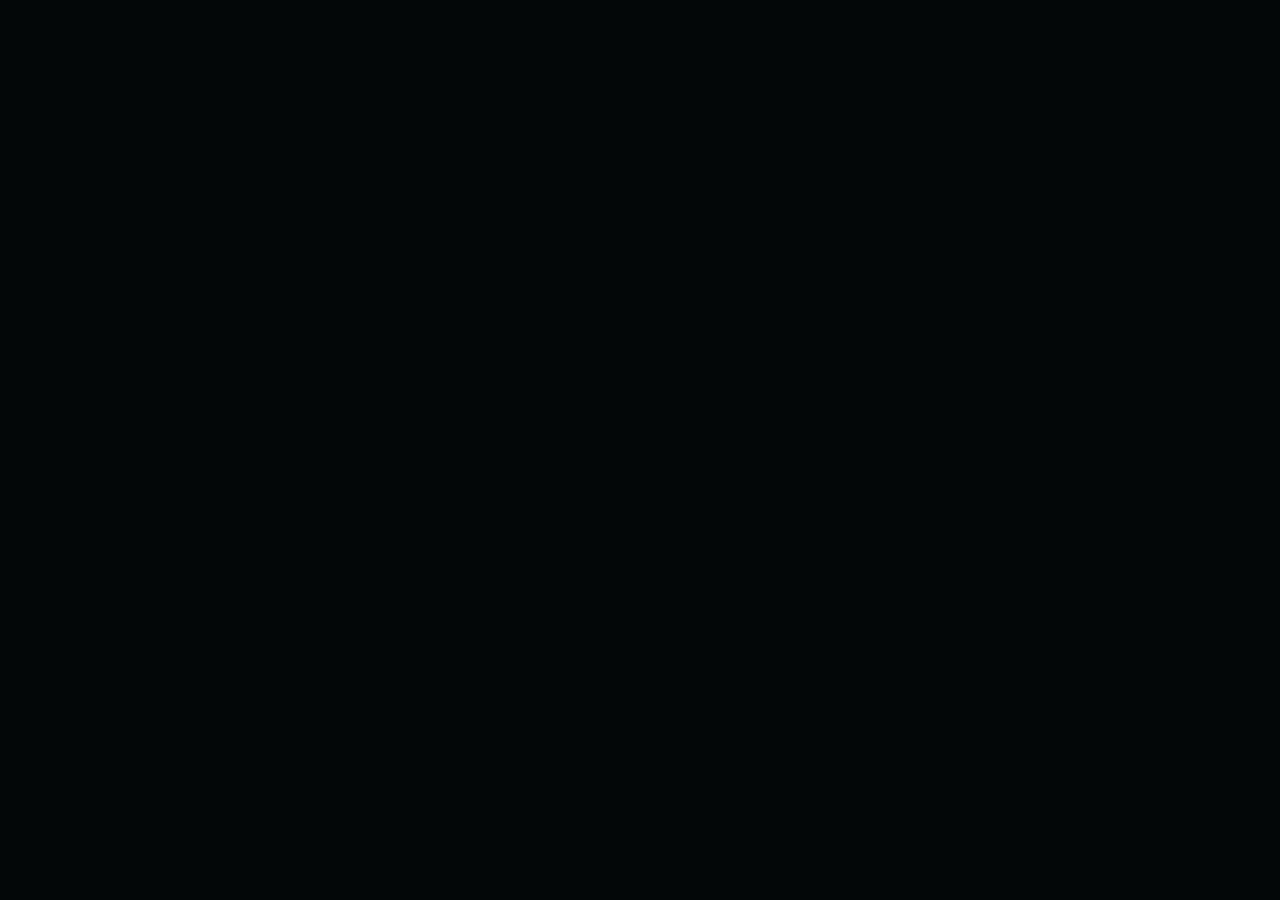
==== ui/orb/index.html @ 74c89411 "feat: Implement Text-to-Speech, Knowledge Agent, Search Agent, Spotify Agent, System Actions, Weathe" ====
<!DOCTYPE html>
<html lang="en">
<head>
  <meta charset="UTF-8">
  <style>
    * { margin: 0; padding: 0; box-sizing: border-box; }
    html, body {
      background-color: #030708;
      overflow: hidden;
      width: 100vw;
      height: 100vh;
      display: flex;
      justify-content: center;
      align-items: center;
    }
    canvas { display: block; }
  </style>
  <script src="https://cdnjs.cloudflare.com/ajax/libs/three.js/r128/three.min.js"></script>
</head>
<body>
<script>
  const scene = new THREE.Scene();
  const camera = new THREE.PerspectiveCamera(60, window.innerWidth / window.innerHeight, 0.1, 1000);
  camera.position.z = 18;

  const renderer = new THREE.WebGLRenderer({ alpha: true, antialias: true });
  renderer.setSize(window.innerWidth, window.innerHeight);
  renderer.setPixelRatio(window.devicePixelRatio);
  document.body.appendChild(renderer.domElement);

  const particleCount = 280;
  const radius = 6.2;
  const positions = new Float32Array(particleCount * 3);
  const velocities = [];

  for (let i = 0; i < particleCount; i++) {
    const phi = Math.acos(-1 + (2 * i) / particleCount);
    const theta = Math.sqrt(particleCount * Math.PI) * phi;

    const x = radius * Math.cos(theta) * Math.sin(phi);
    const y = radius * Math.sin(theta) * Math.sin(phi);
    const z = radius * Math.cos(phi);

    positions[i * 3] = x;
    positions[i * 3 + 1] = y;
    positions[i * 3 + 2] = z;

    velocities.push(new THREE.Vector3(
      (Math.random() - 0.5) * 0.015,
      (Math.random() - 0.5) * 0.015,
      (Math.random() - 0.5) * 0.015
    ));
  }

  const pGeo = new THREE.BufferGeometry();
  pGeo.setAttribute('position', new THREE.BufferAttribute(positions, 3));
  const pMat = new THREE.PointsMaterial({
    color: 0x00f0ff,
    size: 0.22,
    transparent: true,
    opacity: 0.85
  });
  const pointCloud = new THREE.Points(pGeo, pMat);
  scene.add(pointCloud);

  const lineMat = new THREE.LineBasicMaterial({
    color: 0x00a3cc,
    transparent: true,
    opacity: 0.22,
    blending: THREE.AdditiveBlending
  });
  const lineGeo = new THREE.BufferGeometry();
  const lineMesh = new THREE.LineSegments(lineGeo, lineMat);
  scene.add(lineMesh);

  // Outer orbital HUD ring
  const ringGeo = new THREE.RingGeometry(8.0, 8.04, 64);
  const ringMat = new THREE.MeshBasicMaterial({ color: 0x00ffff, side: THREE.DoubleSide, transparent: true, opacity: 0.25 });
  const hudRing = new THREE.Mesh(ringGeo, ringMat);
  hudRing.rotation.x = Math.PI / 3;
  scene.add(hudRing);

  // Inner pulsing energy core
  const coreGeo = new THREE.IcosahedronGeometry(2.4, 2);
  const coreMat = new THREE.MeshBasicMaterial({
    color: 0x0077aa,
    wireframe: true,
    transparent: true,
    opacity: 0.35
  });
  const core = new THREE.Mesh(coreGeo, coreMat);
  scene.add(core);

  let clock = new THREE.Clock();

  function animate() {
    requestAnimationFrame(animate);
    const elapsedTime = clock.getElapsedTime();
    const pos = pGeo.attributes.position.array;

    for (let i = 0; i < particleCount; i++) {
      pos[i * 3]     += velocities[i].x;
      pos[i * 3 + 1] += velocities[i].y;
      pos[i * 3 + 2] += velocities[i].z;

      const d = Math.sqrt(pos[i * 3] ** 2 + pos[i * 3 + 1] ** 2 + pos[i * 3 + 2] ** 2);
      if (d > radius * 1.15 || d < radius * 0.85) {
        velocities[i].negate();
      }
    }
    pGeo.attributes.position.needsUpdate = true;

    // Recalculate dynamic plexus connections
    const linePositions = [];
    const maxDistance = 2.4;
    for (let i = 0; i < particleCount; i++) {
      for (let j = i + 1; j < particleCount; j++) {
        const dx = pos[i * 3] - pos[j * 3];
        const dy = pos[i * 3 + 1] - pos[j * 3 + 1];
        const dz = pos[i * 3 + 2] - pos[j * 3 + 2];
        const dist = Math.sqrt(dx * dx + dy * dy + dz * dz);
        if (dist < maxDistance) {
          linePositions.push(
            pos[i * 3], pos[i * 3 + 1], pos[i * 3 + 2],
            pos[j * 3], pos[j * 3 + 1], pos[j * 3 + 2]
          );
        }
      }
    }
    lineGeo.setAttribute('position', new THREE.Float32BufferAttribute(linePositions, 3));

    // Global rotation
    pointCloud.rotation.y = elapsedTime * 0.08;
    lineMesh.rotation.y = elapsedTime * 0.08;
    core.rotation.x = -elapsedTime * 0.12;
    core.rotation.y = elapsedTime * 0.15;
    hudRing.rotation.z = elapsedTime * 0.05;

    // Organic core scale oscillation
    const scale = 1.0 + Math.sin(elapsedTime * 2.0) * 0.05;
    core.scale.set(scale, scale, scale);

    renderer.render(scene, camera);
  }
  animate();

  window.addEventListener('resize', () => {
    camera.aspect = window.innerWidth / window.innerHeight;
    camera.updateProjectionMatrix();
    renderer.setSize(window.innerWidth, window.innerHeight);
  });
</script>
</body>
</html>
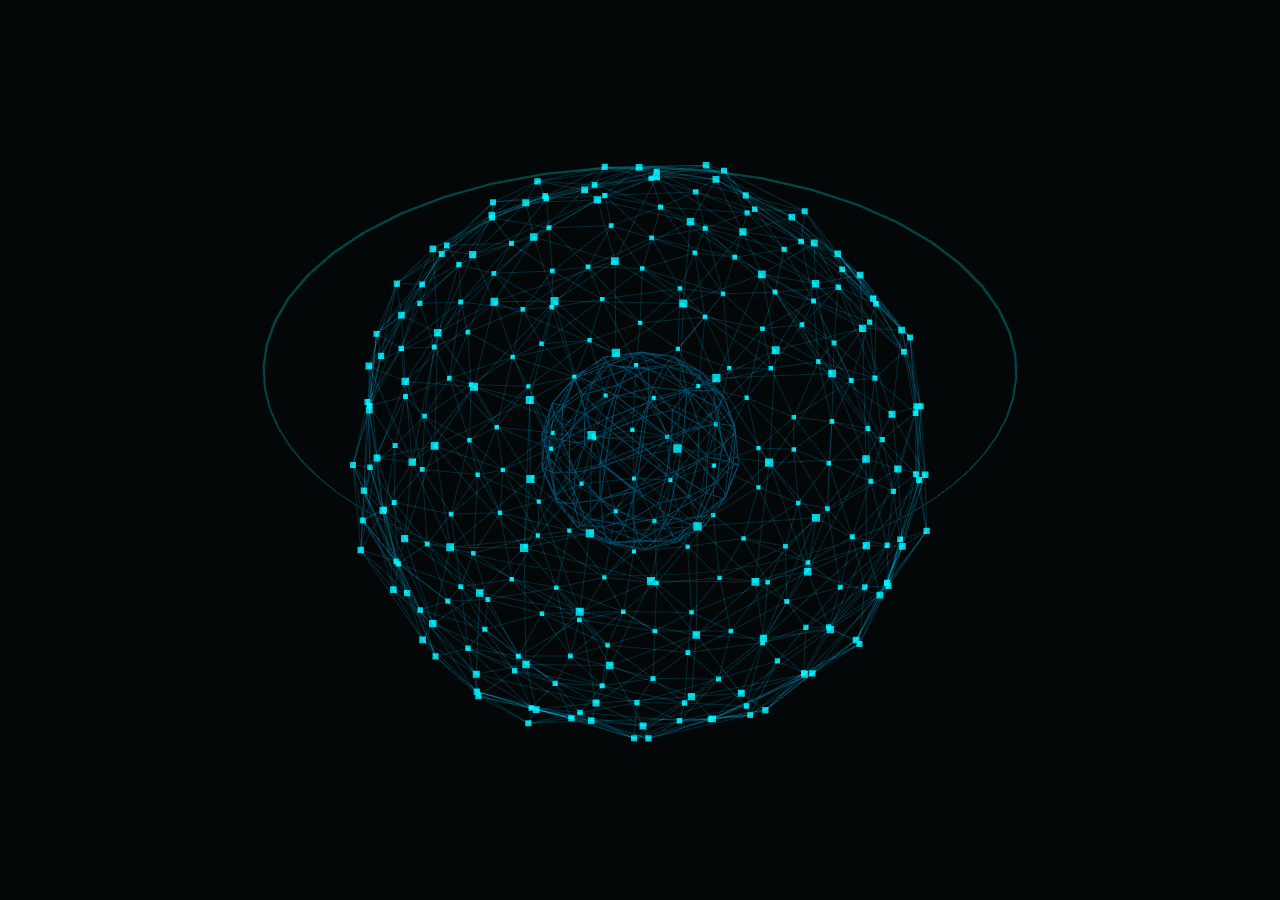
==== commit 7441ab8c: "Refactor code structure for improved readability and maintainability" ====
--- a/ui/orb/index.html
+++ b/ui/orb/index.html
@@ -13,10 +13,9 @@
       justify-content: center;
       align-items: center;
     }
-    canvas { display: block; }
+    canvas { display: block; outline: none; }
   </style>
-  <script src="https://cdnjs.cloudflare.com/ajax/libs/three.js/r128/three.min.js"></script>
-</head>
+  <script src="three.min.js"></script></head>
 <body>
 <script>
   const scene = new THREE.Scene();
@@ -25,7 +24,7 @@
 
   const renderer = new THREE.WebGLRenderer({ alpha: true, antialias: true });
   renderer.setSize(window.innerWidth, window.innerHeight);
-  renderer.setPixelRatio(window.devicePixelRatio);
+  renderer.setPixelRatio(window.devicePixelRatio || 1);
   document.body.appendChild(renderer.domElement);
 
   const particleCount = 280;
@@ -41,7 +40,7 @@
     const y = radius * Math.sin(theta) * Math.sin(phi);
     const z = radius * Math.cos(phi);
 
-    positions[i * 3] = x;
+    positions[i * 3]     = x;
     positions[i * 3 + 1] = y;
     positions[i * 3 + 2] = z;
 
@@ -92,16 +91,22 @@
   scene.add(core);
 
   let clock = new THREE.Clock();
+  let speedMultiplier = 1.0;
+
+  // Reactivity hook: accelerates spin rate when speaking
+  window.setSpeechActive = function(active) {
+    speedMultiplier = active ? 2.5 : 1.0;
+  };
 
   function animate() {
     requestAnimationFrame(animate);
-    const elapsedTime = clock.getElapsedTime();
+    const elapsedTime = clock.getElapsedTime() * speedMultiplier;
     const pos = pGeo.attributes.position.array;
 
     for (let i = 0; i < particleCount; i++) {
-      pos[i * 3]     += velocities[i].x;
-      pos[i * 3 + 1] += velocities[i].y;
-      pos[i * 3 + 2] += velocities[i].z;
+      pos[i * 3]     += velocities[i].x * speedMultiplier;
+      pos[i * 3 + 1] += velocities[i].y * speedMultiplier;
+      pos[i * 3 + 2] += velocities[i].z * speedMultiplier;
 
       const d = Math.sqrt(pos[i * 3] ** 2 + pos[i * 3 + 1] ** 2 + pos[i * 3 + 2] ** 2);
       if (d > radius * 1.15 || d < radius * 0.85) {
@@ -110,12 +115,12 @@
     }
     pGeo.attributes.position.needsUpdate = true;
 
-    // Recalculate dynamic plexus connections
+    // Dynamic plexus connections
     const linePositions = [];
     const maxDistance = 2.4;
     for (let i = 0; i < particleCount; i++) {
       for (let j = i + 1; j < particleCount; j++) {
-        const dx = pos[i * 3] - pos[j * 3];
+        const dx = pos[i * 3]     - pos[j * 3];
         const dy = pos[i * 3 + 1] - pos[j * 3 + 1];
         const dz = pos[i * 3 + 2] - pos[j * 3 + 2];
         const dist = Math.sqrt(dx * dx + dy * dy + dz * dz);
@@ -129,14 +134,14 @@
     }
     lineGeo.setAttribute('position', new THREE.Float32BufferAttribute(linePositions, 3));
 
-    // Global rotation
+    // Orbital Rotations
     pointCloud.rotation.y = elapsedTime * 0.08;
-    lineMesh.rotation.y = elapsedTime * 0.08;
-    core.rotation.x = -elapsedTime * 0.12;
-    core.rotation.y = elapsedTime * 0.15;
-    hudRing.rotation.z = elapsedTime * 0.05;
+    lineMesh.rotation.y   = elapsedTime * 0.08;
+    core.rotation.x       = -elapsedTime * 0.12;
+    core.rotation.y       = elapsedTime * 0.15;
+    hudRing.rotation.z    = elapsedTime * 0.05;
 
-    // Organic core scale oscillation
+    // Pulsing core oscillation
     const scale = 1.0 + Math.sin(elapsedTime * 2.0) * 0.05;
     core.scale.set(scale, scale, scale);
 
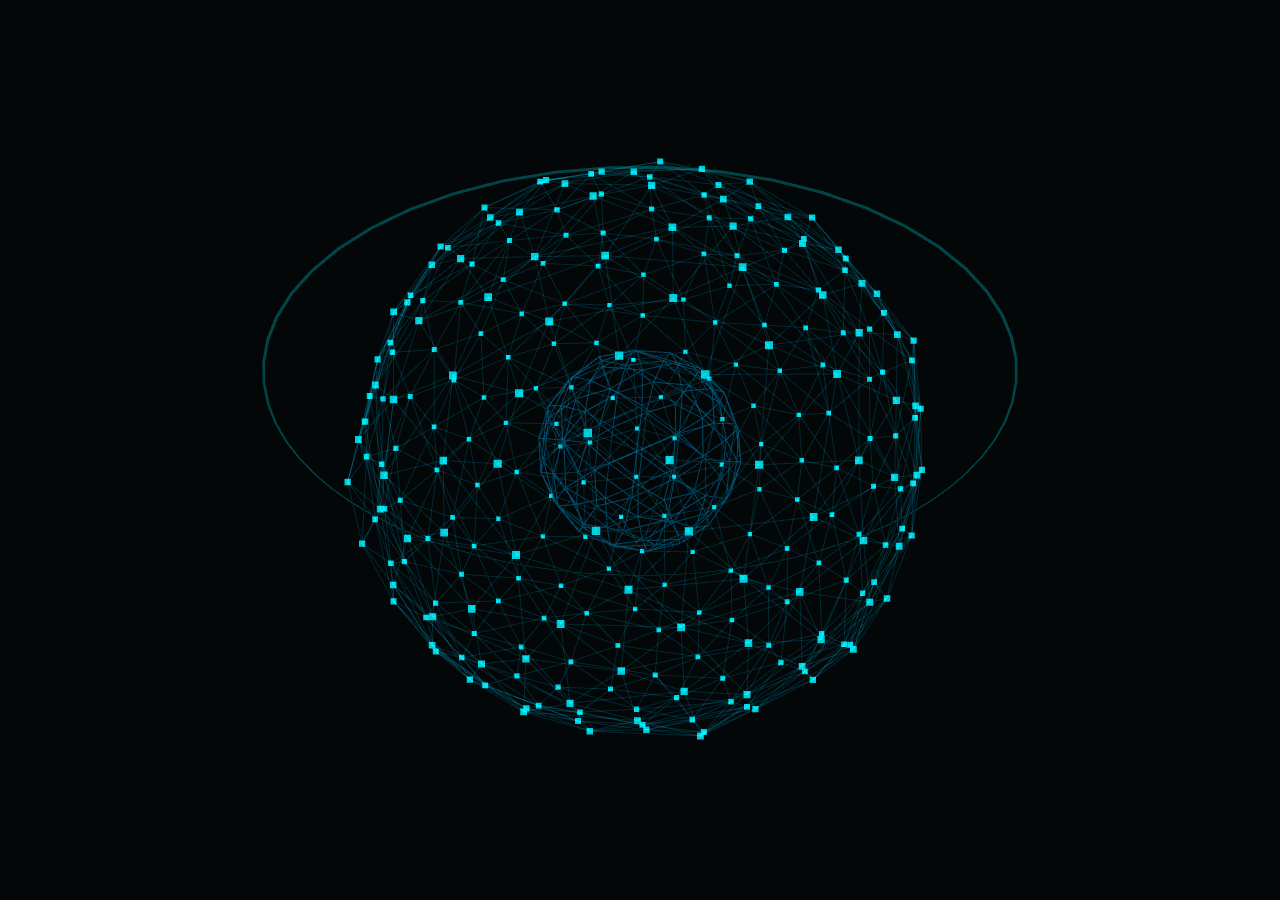
==== commit 3c721743: "Tommorow review on the memory and user handling" ====
--- a/ui/orb/index.html
+++ b/ui/orb/index.html
@@ -15,7 +15,8 @@
     }
     canvas { display: block; outline: none; }
   </style>
-  <script src="three.min.js"></script></head>
+  <script src="three.min.js"></script>
+</head>
 <body>
 <script>
   const scene = new THREE.Scene();
@@ -28,26 +29,28 @@
   document.body.appendChild(renderer.domElement);
 
   const particleCount = 280;
-  const radius = 6.2;
+  const baseRadius = 6.2;
   const positions = new Float32Array(particleCount * 3);
+  const baseDirections = [];
   const velocities = [];
 
   for (let i = 0; i < particleCount; i++) {
     const phi = Math.acos(-1 + (2 * i) / particleCount);
     const theta = Math.sqrt(particleCount * Math.PI) * phi;
 
-    const x = radius * Math.cos(theta) * Math.sin(phi);
-    const y = radius * Math.sin(theta) * Math.sin(phi);
-    const z = radius * Math.cos(phi);
-
-    positions[i * 3]     = x;
-    positions[i * 3 + 1] = y;
-    positions[i * 3 + 2] = z;
-
+    const x = Math.cos(theta) * Math.sin(phi);
+    const y = Math.sin(theta) * Math.sin(phi);
+    const z = Math.cos(phi);
+
+    positions[i * 3]     = x * baseRadius;
+    positions[i * 3 + 1] = y * baseRadius;
+    positions[i * 3 + 2] = z * baseRadius;
+
+    baseDirections.push(new THREE.Vector3(x, y, z));
     velocities.push(new THREE.Vector3(
-      (Math.random() - 0.5) * 0.015,
-      (Math.random() - 0.5) * 0.015,
-      (Math.random() - 0.5) * 0.015
+      (Math.random() - 0.5) * 0.012,
+      (Math.random() - 0.5) * 0.012,
+      (Math.random() - 0.5) * 0.012
     ));
   }
 
@@ -73,8 +76,13 @@
   scene.add(lineMesh);
 
   // Outer orbital HUD ring
-  const ringGeo = new THREE.RingGeometry(8.0, 8.04, 64);
-  const ringMat = new THREE.MeshBasicMaterial({ color: 0x00ffff, side: THREE.DoubleSide, transparent: true, opacity: 0.25 });
+  const ringGeo = new THREE.RingGeometry(8.0, 8.05, 64);
+  const ringMat = new THREE.MeshBasicMaterial({ 
+    color: 0x00ffff, 
+    side: THREE.DoubleSide, 
+    transparent: true, 
+    opacity: 0.25 
+  });
   const hudRing = new THREE.Mesh(ringGeo, ringMat);
   hudRing.rotation.x = Math.PI / 3;
   scene.add(hudRing);
@@ -92,24 +100,58 @@
 
   let clock = new THREE.Clock();
   let speedMultiplier = 1.0;
-
-  // Reactivity hook: accelerates spin rate when speaking
+  let targetSpeedMultiplier = 1.0;
+
+  // Reactivity state variables
+  let targetMicAmplitude = 0.0;
+  let currentMicAmplitude = 0.0;
+
+  // Accelerated orbital spin while TTS is actively speaking
   window.setSpeechActive = function(active) {
-    speedMultiplier = active ? 2.5 : 1.0;
+    targetSpeedMultiplier = active ? 2.8 : 1.0;
   };
+
+  // Called continuously from PyQt6 worker with normalized mic amplitude (0.0 to 1.0)
+  window.setMicAmplitude = function(val) {
+    targetMicAmplitude = Math.min(Math.max(val, 0.0), 1.0);
+  };
+
+  const defaultColor = new THREE.Color(0x00f0ff);
+  const peakColor = new THREE.Color(0xd946ef); // Neon magenta on loud input
+  const currentColor = new THREE.Color();
 
   function animate() {
     requestAnimationFrame(animate);
+
+    // Smooth exponential damping (Lerp)
+    currentMicAmplitude += (targetMicAmplitude - currentMicAmplitude) * 0.18;
+    speedMultiplier += (targetSpeedMultiplier - speedMultiplier) * 0.1;
+    
+    // Decay target amplitude when silence returns
+    targetMicAmplitude *= 0.92;
+
     const elapsedTime = clock.getElapsedTime() * speedMultiplier;
     const pos = pGeo.attributes.position.array;
+
+    // Reactivity scale multipliers
+    const vocalExpansion = 1.0 + currentMicAmplitude * 0.35;
+    const pointScale = 0.22 + currentMicAmplitude * 0.20;
+    pMat.size = pointScale;
+
+    // Color shift based on mic intensity
+    currentColor.copy(defaultColor).lerp(peakColor, currentMicAmplitude * 1.2);
+    pMat.color.copy(currentColor);
+    lineMat.opacity = 0.20 + currentMicAmplitude * 0.45;
 
     for (let i = 0; i < particleCount; i++) {
       pos[i * 3]     += velocities[i].x * speedMultiplier;
       pos[i * 3 + 1] += velocities[i].y * speedMultiplier;
       pos[i * 3 + 2] += velocities[i].z * speedMultiplier;
 
+      // Check distance against dynamically modulated radius
+      const currentRadius = baseRadius * vocalExpansion;
       const d = Math.sqrt(pos[i * 3] ** 2 + pos[i * 3 + 1] ** 2 + pos[i * 3 + 2] ** 2);
-      if (d > radius * 1.15 || d < radius * 0.85) {
+      if (d > currentRadius * 1.15 || d < currentRadius * 0.85) {
         velocities[i].negate();
       }
     }
@@ -117,7 +159,7 @@
 
     // Dynamic plexus connections
     const linePositions = [];
-    const maxDistance = 2.4;
+    const maxDistance = 2.4 * vocalExpansion;
     for (let i = 0; i < particleCount; i++) {
       for (let j = i + 1; j < particleCount; j++) {
         const dx = pos[i * 3]     - pos[j * 3];
@@ -141,9 +183,13 @@
     core.rotation.y       = elapsedTime * 0.15;
     hudRing.rotation.z    = elapsedTime * 0.05;
 
-    // Pulsing core oscillation
-    const scale = 1.0 + Math.sin(elapsedTime * 2.0) * 0.05;
-    core.scale.set(scale, scale, scale);
+    // Pulse core geometry with vocal scale
+    const corePulse = (1.0 + Math.sin(elapsedTime * 2.0) * 0.05) * (1.0 + currentMicAmplitude * 0.4);
+    core.scale.set(corePulse, corePulse, corePulse);
+
+    // Subtle HUD ring breathing
+    const ringScale = 1.0 + currentMicAmplitude * 0.15;
+    hudRing.scale.set(ringScale, ringScale, ringScale);
 
     renderer.render(scene, camera);
   }
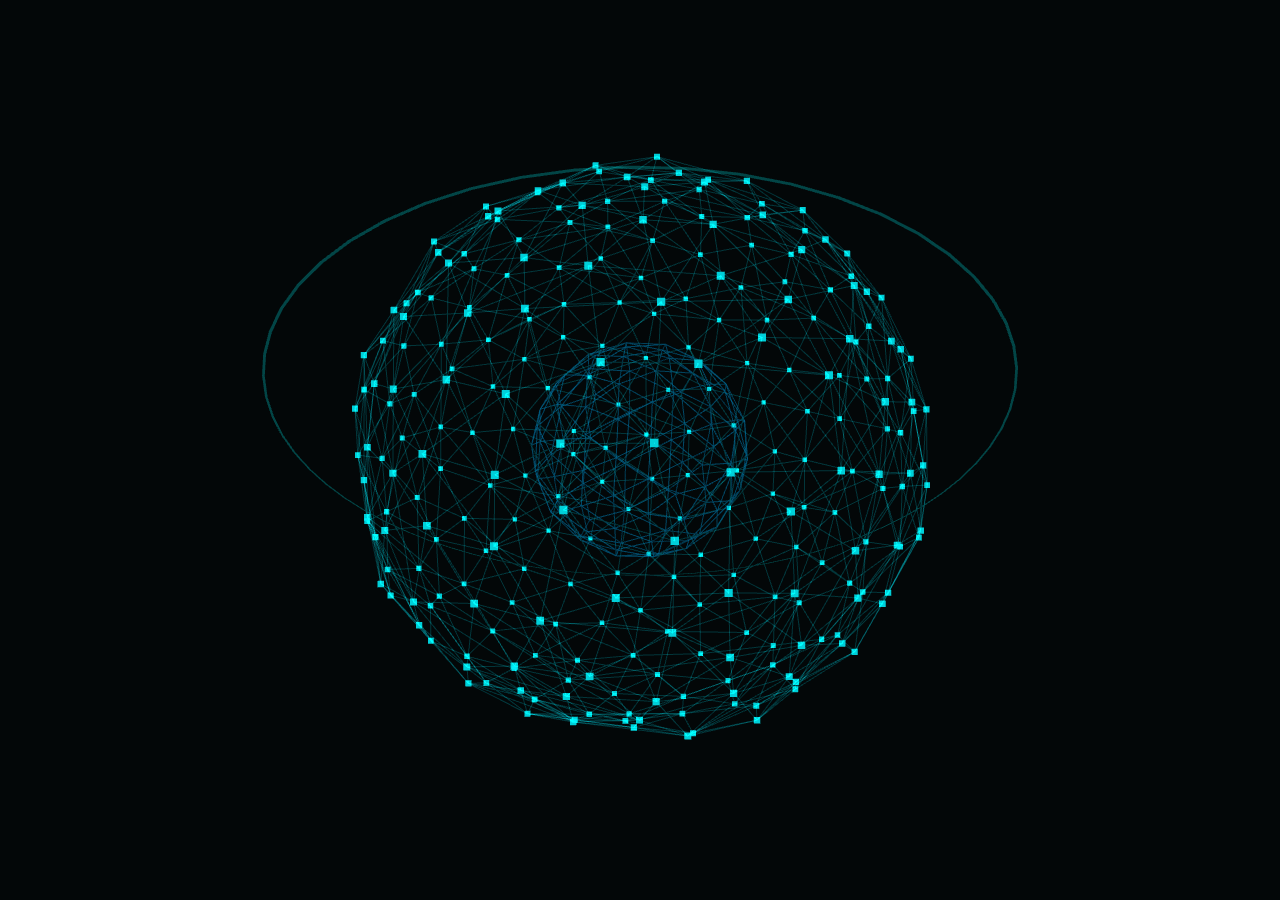
==== commit 198f5064: "Still dying" ====
--- a/ui/orb/index.html
+++ b/ui/orb/index.html
@@ -12,12 +12,90 @@
       display: flex;
       justify-content: center;
       align-items: center;
-    }
-    canvas { display: block; outline: none; }
+      font-family: 'Consolas', 'Courier New', monospace;
+      color: #e2e8f0;
+    }
+    canvas { display: block; outline: none; position: absolute; top: 0; left: 0; z-index: 1; }
+    .hud-overlay {
+      position: absolute;
+      z-index: 10;
+      background: rgba(10, 14, 23, 0.78);
+      backdrop-filter: blur(8px);
+      border: 1px solid rgba(0, 242, 254, 0.32);
+      border-radius: 8px;
+      padding: 10px 12px;
+      max-width: 260px;
+      font-size: 11px;
+      box-shadow: 0 0 18px rgba(0, 242, 254, 0.12);
+      transition: all 0.25s ease;
+      pointer-events: auto;
+    }
+    #hud-left {
+      top: 12px;
+      left: 12px;
+      display: none;
+    }
+    #hud-right {
+      bottom: 12px;
+      right: 12px;
+      max-width: 300px;
+      display: none;
+    }
+    .hud-title {
+      color: #00f2fe;
+      font-weight: bold;
+      font-size: 11px;
+      letter-spacing: 1.5px;
+      border-bottom: 1px solid rgba(0, 242, 254, 0.25);
+      padding-bottom: 4px;
+      margin-bottom: 6px;
+      text-transform: uppercase;
+    }
+    .hud-step { margin: 3px 0; color: #cbd5e1; }
+    .hud-plot-img {
+      width: 100%;
+      max-height: 170px;
+      object-fit: contain;
+      border-radius: 4px;
+      border: 1px solid rgba(168, 85, 247, 0.4);
+      margin-top: 6px;
+    }
+    .hud-code-box {
+      background: rgba(3, 7, 12, 0.9);
+      border: 1px solid #1e293b;
+      border-radius: 4px;
+      padding: 6px;
+      max-height: 110px;
+      overflow-y: auto;
+      font-size: 10px;
+      color: #38bdf8;
+      white-space: pre-wrap;
+      margin-top: 4px;
+    }
+    .hud-copy-btn {
+      margin-top: 6px;
+      background: #0c1829;
+      color: #00f2fe;
+      border: 1px solid #00f2fe;
+      border-radius: 4px;
+      padding: 3px 8px;
+      font-size: 10px;
+      cursor: pointer;
+    }
   </style>
   <script src="three.min.js"></script>
 </head>
 <body>
+  <div id="hud-left" class="hud-overlay">
+    <div id="hud-left-title" class="hud-title">SCRATCHPAD // ACTIVE</div>
+    <div id="hud-left-body"></div>
+  </div>
+
+  <div id="hud-right" class="hud-overlay">
+    <div id="hud-right-title" class="hud-title">DATA & ARTIFACT HUD</div>
+    <div id="hud-right-body"></div>
+  </div>
+
 <script>
   const scene = new THREE.Scene();
   const camera = new THREE.PerspectiveCamera(60, window.innerWidth / window.innerHeight, 0.1, 1000);
@@ -57,7 +135,7 @@
   const pGeo = new THREE.BufferGeometry();
   pGeo.setAttribute('position', new THREE.BufferAttribute(positions, 3));
   const pMat = new THREE.PointsMaterial({
-    color: 0x00f0ff,
+    color: 0x00f2fe,
     size: 0.22,
     transparent: true,
     opacity: 0.85
@@ -106,6 +184,35 @@
   let targetMicAmplitude = 0.0;
   let currentMicAmplitude = 0.0;
 
+  const ORB_PALETTES = {
+    normal:       new THREE.Color(0x00f2fe),
+    idle:         new THREE.Color(0x00f2fe),
+    research:     new THREE.Color(0xd946ef),
+    data_science: new THREE.Color(0xd946ef),
+    urgent:       new THREE.Color(0xef4444),
+    security:     new THREE.Color(0xef4444),
+    gaming:       new THREE.Color(0x10b981),
+    clarify:      new THREE.Color(0xf59e0b),
+    night:        new THREE.Color(0x4338ca)
+  };
+
+  const ORB_SPEED_PRESETS = {
+    normal:       1.0,
+    idle:         1.0,
+    research:     1.35,
+    data_science: 1.45,
+    urgent:       2.4,
+    security:     2.4,
+    gaming:       0.55,
+    clarify:      1.2,
+    night:        0.65
+  };
+
+  let defaultColor = new THREE.Color(0x00f2fe);
+  let targetModeColor = new THREE.Color(0x00f2fe);
+  const peakColor = new THREE.Color(0xd946ef);
+  const currentColor = new THREE.Color();
+
   // Accelerated orbital spin while TTS is actively speaking
   window.setSpeechActive = function(active) {
     targetSpeedMultiplier = active ? 2.8 : 1.0;
@@ -116,9 +223,83 @@
     targetMicAmplitude = Math.min(Math.max(val, 0.0), 1.0);
   };
 
-  const defaultColor = new THREE.Color(0x00f0ff);
-  const peakColor = new THREE.Color(0xd946ef); // Neon magenta on loud input
-  const currentColor = new THREE.Color();
+  // Shifts orb color palette and particle speed preset smoothly based on operational mode
+  window.setOrbState = function(mode) {
+    const key = String(mode || 'normal').toLowerCase();
+    if (ORB_PALETTES[key]) {
+      targetModeColor.copy(ORB_PALETTES[key]);
+      ringMat.color.copy(ORB_PALETTES[key]);
+      coreMat.color.copy(ORB_PALETTES[key]);
+      targetSpeedMultiplier = ORB_SPEED_PRESETS[key] || 1.0;
+      pMat.opacity = (key === 'night') ? 0.55 : ((key === 'gaming') ? 0.65 : 0.85);
+    } else {
+      targetModeColor.copy(ORB_PALETTES.normal);
+      targetSpeedMultiplier = 1.0;
+      pMat.opacity = 0.85;
+    }
+  };
+
+  window.togglePlotFullscreen = function(imgEl) {
+    if (!imgEl) return;
+    if (imgEl.style.maxHeight === '80vh') {
+      imgEl.style.maxHeight = '170px';
+      imgEl.parentElement.parentElement.style.maxWidth = '300px';
+    } else {
+      imgEl.style.maxHeight = '80vh';
+      imgEl.parentElement.parentElement.style.maxWidth = '85vw';
+    }
+  };
+
+  // Renders glassmorphic HUD cards around the 3D orb
+  window.updateHUDCard = function(cardType, payloadJson) {
+    let data = payloadJson;
+    if (typeof payloadJson === 'string') {
+      try { data = JSON.parse(payloadJson); } catch (e) { data = { text: payloadJson }; }
+    }
+    data = data || {};
+    const type = String(cardType || data.type || '').toLowerCase();
+
+    if (type === 'scratchpad' || type === 'telemetry') {
+      const leftPanel = document.getElementById('hud-left');
+      const leftTitle = document.getElementById('hud-left-title');
+      const leftBody = document.getElementById('hud-left-body');
+      leftPanel.style.display = 'block';
+      leftTitle.textContent = type === 'scratchpad' ? 'SCRATCHPAD // PLAN' : 'SYSTEM TELEMETRY';
+
+      if (Array.isArray(data.subtasks) && data.subtasks.length > 0) {
+        leftBody.innerHTML = data.subtasks.map(t => {
+          const icon = t.status === 'completed' ? '[✓]' : (t.status === 'failed' ? '[✗]' : '[⟳]');
+          return `<div class="hud-step">${icon} Step ${t.id}: ${t.action}</div>`;
+        }).join('');
+      } else {
+        leftBody.innerHTML = `<div class="hud-step">${data.summary || data.text || 'Active'}</div>`;
+      }
+    } else if (type === 'data_science' || type === 'plot') {
+      const rightPanel = document.getElementById('hud-right');
+      const rightTitle = document.getElementById('hud-right-title');
+      const rightBody = document.getElementById('hud-right-body');
+      rightPanel.style.display = 'block';
+      rightTitle.textContent = data.title || 'DATA SCIENCE // EDA';
+      const stats = data.stats || {};
+      const imgUrl = data.plot_path ? ('file:///' + String(data.plot_path).replace(/\\/g, '/') + '?t=' + Date.now()) : '';
+      rightBody.innerHTML = `
+        <div>Source: ${data.source || 'Open Data'}</div>
+        <div>Mean: <b>${stats.mean ?? '--'}</b> | Min: <b>${stats.min ?? '--'}</b> | Max: <b>${stats.max ?? '--'}</b></div>
+        ${imgUrl ? `<img class="hud-plot-img" onclick="window.togglePlotFullscreen(this)" title="Click to toggle full-screen" src="${imgUrl}" alt="Analysis Plot"/>` : ''}
+      `;
+    } else if (type === 'artifact' || type === 'code') {
+      const rightPanel = document.getElementById('hud-right');
+      const rightTitle = document.getElementById('hud-right-title');
+      const rightBody = document.getElementById('hud-right-body');
+      rightPanel.style.display = 'block';
+      rightTitle.textContent = `ARTIFACT // ${(data.language || 'CODE').toUpperCase()}`;
+      const safeCode = String(data.content || '').replace(/</g, '&lt;').replace(/>/g, '&gt;');
+      rightBody.innerHTML = `
+        <div class="hud-code-box">${safeCode}</div>
+        <button class="hud-copy-btn" onclick="navigator.clipboard && navigator.clipboard.writeText(decodeURIComponent('${encodeURIComponent(data.content || '')}'))">Copied to Clipboard ✓</button>
+      `;
+    }
+  };
 
   function animate() {
     requestAnimationFrame(animate);
@@ -126,6 +307,7 @@
     // Smooth exponential damping (Lerp)
     currentMicAmplitude += (targetMicAmplitude - currentMicAmplitude) * 0.18;
     speedMultiplier += (targetSpeedMultiplier - speedMultiplier) * 0.1;
+    defaultColor.lerp(targetModeColor, 0.08);
     
     // Decay target amplitude when silence returns
     targetMicAmplitude *= 0.92;
@@ -141,6 +323,7 @@
     // Color shift based on mic intensity
     currentColor.copy(defaultColor).lerp(peakColor, currentMicAmplitude * 1.2);
     pMat.color.copy(currentColor);
+    lineMat.color.copy(defaultColor);
     lineMat.opacity = 0.20 + currentMicAmplitude * 0.45;
 
     for (let i = 0; i < particleCount; i++) {
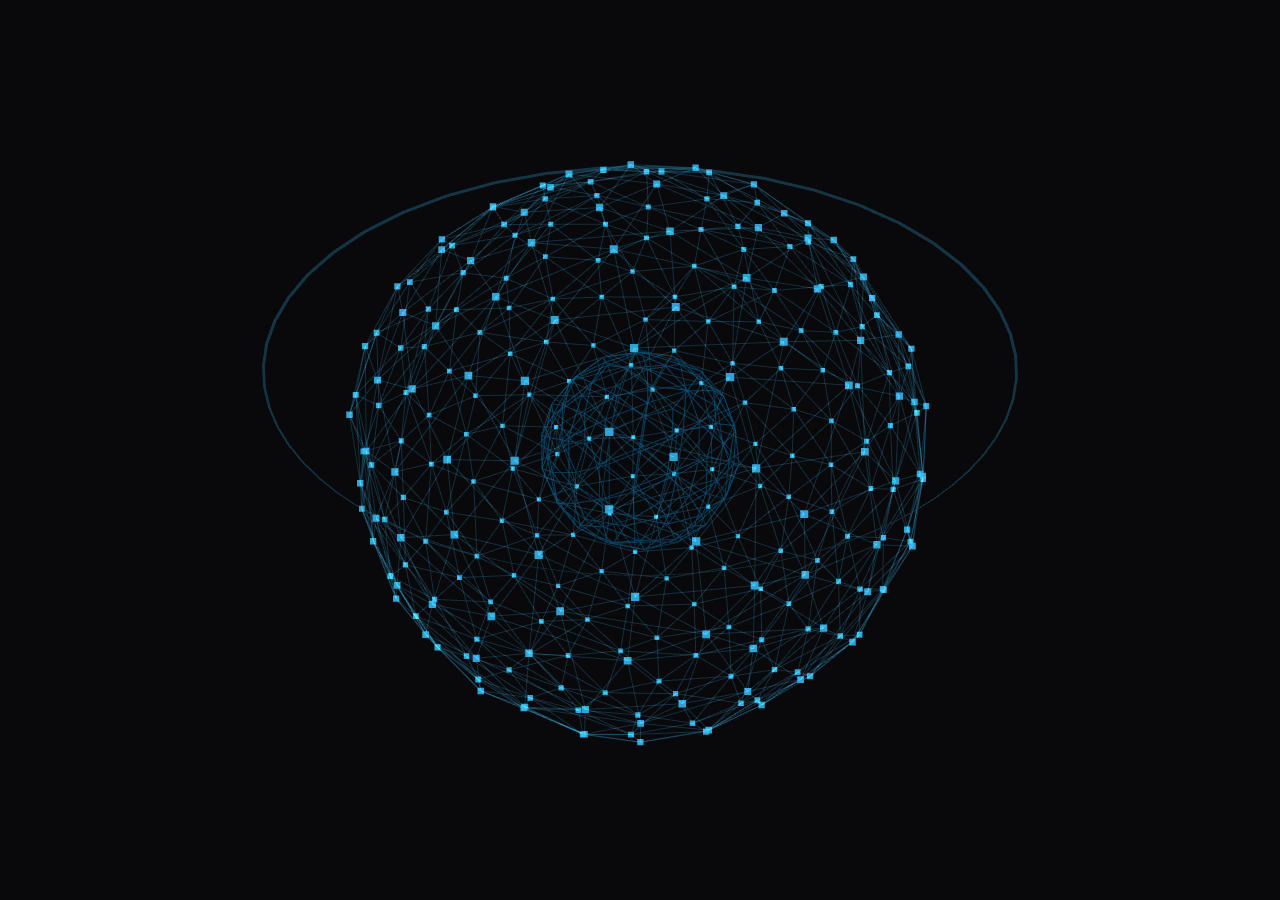
==== commit 1cfc2a69: "Refactor code structure and implement technical enhancements v10.2.5" ====
--- a/ui/orb/index.html
+++ b/ui/orb/index.html
@@ -5,28 +5,28 @@
   <style>
     * { margin: 0; padding: 0; box-sizing: border-box; }
     html, body {
-      background-color: #030708;
+      background-color: #09090b;
       overflow: hidden;
       width: 100vw;
       height: 100vh;
       display: flex;
       justify-content: center;
       align-items: center;
-      font-family: 'Consolas', 'Courier New', monospace;
-      color: #e2e8f0;
+      font-family: -apple-system, BlinkMacSystemFont, "Segoe UI", Roboto, "Inter", sans-serif;
+      color: #f8fafc;
     }
     canvas { display: block; outline: none; position: absolute; top: 0; left: 0; z-index: 1; }
     .hud-overlay {
       position: absolute;
       z-index: 10;
-      background: rgba(10, 14, 23, 0.78);
-      backdrop-filter: blur(8px);
-      border: 1px solid rgba(0, 242, 254, 0.32);
-      border-radius: 8px;
-      padding: 10px 12px;
-      max-width: 260px;
-      font-size: 11px;
-      box-shadow: 0 0 18px rgba(0, 242, 254, 0.12);
+      background: rgba(24, 24, 27, 0.85);
+      backdrop-filter: blur(12px);
+      border: 1px solid rgba(255, 255, 255, 0.08);
+      border-radius: 12px;
+      padding: 10px 14px;
+      max-width: 280px;
+      font-size: 11.5px;
+      box-shadow: 0 8px 30px rgba(0, 0, 0, 0.45);
       transition: all 0.25s ease;
       pointer-events: auto;
     }
@@ -42,45 +42,49 @@
       display: none;
     }
     .hud-title {
-      color: #00f2fe;
-      font-weight: bold;
+      color: #f8fafc;
+      font-weight: 600;
       font-size: 11px;
-      letter-spacing: 1.5px;
-      border-bottom: 1px solid rgba(0, 242, 254, 0.25);
-      padding-bottom: 4px;
+      letter-spacing: 0.5px;
+      border-bottom: 1px solid rgba(255, 255, 255, 0.08);
+      padding-bottom: 5px;
       margin-bottom: 6px;
-      text-transform: uppercase;
     }
     .hud-step { margin: 3px 0; color: #cbd5e1; }
     .hud-plot-img {
       width: 100%;
       max-height: 170px;
       object-fit: contain;
-      border-radius: 4px;
-      border: 1px solid rgba(168, 85, 247, 0.4);
+      border-radius: 6px;
+      border: 1px solid rgba(255, 255, 255, 0.1);
       margin-top: 6px;
     }
     .hud-code-box {
-      background: rgba(3, 7, 12, 0.9);
-      border: 1px solid #1e293b;
-      border-radius: 4px;
-      padding: 6px;
+      background: #111114;
+      border: 1px solid rgba(255, 255, 255, 0.08);
+      border-radius: 6px;
+      padding: 8px;
       max-height: 110px;
       overflow-y: auto;
-      font-size: 10px;
+      font-size: 10.5px;
       color: #38bdf8;
+      font-family: ui-monospace, SFMono-Regular, Menlo, Monaco, Consolas, monospace;
       white-space: pre-wrap;
       margin-top: 4px;
     }
     .hud-copy-btn {
       margin-top: 6px;
-      background: #0c1829;
-      color: #00f2fe;
-      border: 1px solid #00f2fe;
+      background: rgba(255, 255, 255, 0.06);
+      color: #f8fafc;
+      border: 1px solid rgba(255, 255, 255, 0.12);
       border-radius: 4px;
-      padding: 3px 8px;
-      font-size: 10px;
+      padding: 4px 9px;
+      font-size: 10.5px;
       cursor: pointer;
+      transition: background 0.15s;
+    }
+    .hud-copy-btn:hover {
+      background: rgba(255, 255, 255, 0.15);
     }
   </style>
   <script src="three.min.js"></script>
@@ -135,7 +139,7 @@
   const pGeo = new THREE.BufferGeometry();
   pGeo.setAttribute('position', new THREE.BufferAttribute(positions, 3));
   const pMat = new THREE.PointsMaterial({
-    color: 0x00f2fe,
+    color: 0x38bdf8,
     size: 0.22,
     transparent: true,
     opacity: 0.85
@@ -144,7 +148,7 @@
   scene.add(pointCloud);
 
   const lineMat = new THREE.LineBasicMaterial({
-    color: 0x00a3cc,
+    color: 0x0284c7,
     transparent: true,
     opacity: 0.22,
     blending: THREE.AdditiveBlending
@@ -156,7 +160,7 @@
   // Outer orbital HUD ring
   const ringGeo = new THREE.RingGeometry(8.0, 8.05, 64);
   const ringMat = new THREE.MeshBasicMaterial({ 
-    color: 0x00ffff, 
+    color: 0x38bdf8, 
     side: THREE.DoubleSide, 
     transparent: true, 
     opacity: 0.25 
@@ -168,7 +172,7 @@
   // Inner pulsing energy core
   const coreGeo = new THREE.IcosahedronGeometry(2.4, 2);
   const coreMat = new THREE.MeshBasicMaterial({
-    color: 0x0077aa,
+    color: 0x0369a1,
     wireframe: true,
     transparent: true,
     opacity: 0.35
@@ -185,15 +189,15 @@
   let currentMicAmplitude = 0.0;
 
   const ORB_PALETTES = {
-    normal:       new THREE.Color(0x00f2fe),
-    idle:         new THREE.Color(0x00f2fe),
-    research:     new THREE.Color(0xd946ef),
-    data_science: new THREE.Color(0xd946ef),
-    urgent:       new THREE.Color(0xef4444),
-    security:     new THREE.Color(0xef4444),
-    gaming:       new THREE.Color(0x10b981),
-    clarify:      new THREE.Color(0xf59e0b),
-    night:        new THREE.Color(0x4338ca)
+    normal:       new THREE.Color(0x38bdf8),
+    idle:         new THREE.Color(0x38bdf8),
+    research:     new THREE.Color(0x818cf8),
+    data_science: new THREE.Color(0x818cf8),
+    urgent:       new THREE.Color(0xf87171),
+    security:     new THREE.Color(0xf87171),
+    gaming:       new THREE.Color(0x34d399),
+    clarify:      new THREE.Color(0xfbbf24),
+    night:        new THREE.Color(0x6366f1)
   };
 
   const ORB_SPEED_PRESETS = {
@@ -208,9 +212,9 @@
     night:        0.65
   };
 
-  let defaultColor = new THREE.Color(0x00f2fe);
-  let targetModeColor = new THREE.Color(0x00f2fe);
-  const peakColor = new THREE.Color(0xd946ef);
+  let defaultColor = new THREE.Color(0x38bdf8);
+  let targetModeColor = new THREE.Color(0x38bdf8);
+  const peakColor = new THREE.Color(0x818cf8);
   const currentColor = new THREE.Color();
 
   // Accelerated orbital spin while TTS is actively speaking
